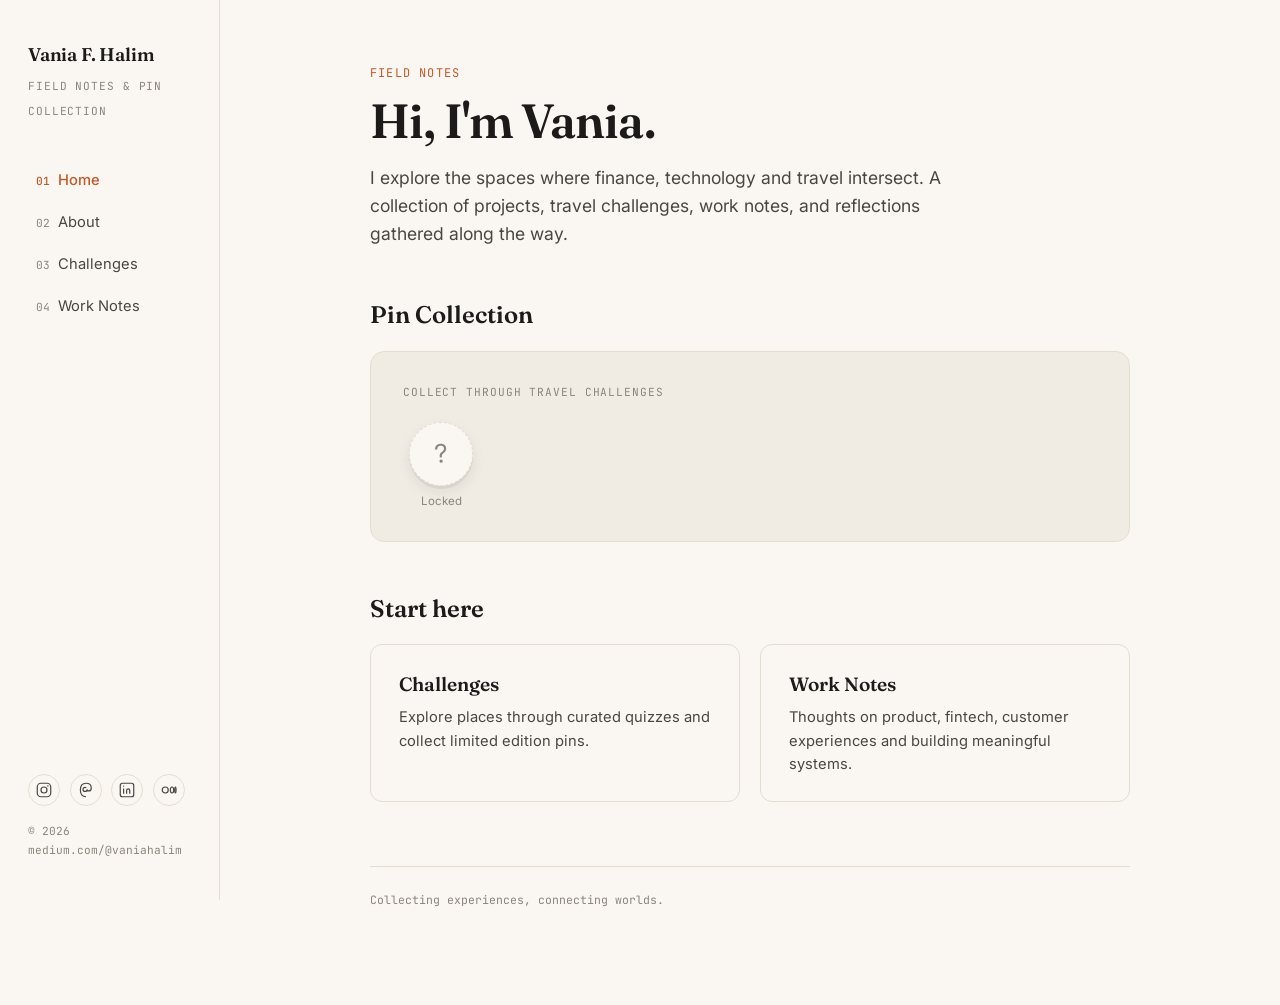
==== index.html @ 7f825bb3 "Add files via upload Initial deploy" ====
<!DOCTYPE html>
<html lang="en">
<head>
<meta charset="UTF-8">
<meta name="viewport" content="width=device-width, initial-scale=1.0">
<title>Vania F. Halim</title>
<link rel="stylesheet" href="css/style.css">
</head>
<body>

<div class="shell" id="navShell">
  <main>
    <div class="page">
      <p class="eyebrow">Field notes</p>
      <h1 class="page-title">Hi, I'm Vania.</h1>
      <p class="lede">
        I explore the spaces where finance, technology and travel intersect.
        A collection of projects, travel challenges, work notes, and reflections gathered along the way.
      </p>

      <h2>Pin Collection</h2>
      <div class="pinboard">
        <p class="pinboard-label">COLLECT THROUGH TRAVEL CHALLENGES</p>
        <div class="pin-row" id="pinStrip"></div>
      </div>

      <h2>Start here</h2>
      <div class="card-grid" style="grid-template-columns: repeat(auto-fit, minmax(220px, 1fr));">
        <a class="card" href="challenges.html">
          <div class="card-title">Challenges</div>
          <p class="card-excerpt">Explore places through curated quizzes and collect limited edition pins.</p>
        </a>
        <a class="card" href="work-notes.html">
          <div class="card-title">Work Notes</div>
          <p class="card-excerpt">Thoughts on product, fintech, customer experiences and building meaningful systems.</p>
        </a>
      </div>

      <div class="footnote">Collecting experiences, connecting worlds.</div>
    </div>
  </main>
</div>

<script src="js/nav.js"></script>
<script src="js/quizzes.js"></script>
<script src="js/quiz-engine.js"></script>
<script>
  document.addEventListener("DOMContentLoaded", () => renderPinStrip("pinStrip"));
</script>
</body>
</html>
---- css/style.css ----
/* ==========================================================================
   Vania F. Halim — personal site
   A field-journal aesthetic: paper, ink, a single clay accent for pins.
   ========================================================================== */

@import url('https://fonts.googleapis.com/css2?family=Fraunces:opsz,wght@9..144,400;9..144,500;9..144,600;9..144,700&family=Inter:wght@400;500;600&family=JetBrains+Mono:wght@400;500&display=swap');

:root {
  --paper: #FAF7F2;
  --paper-dim: #F1ECE3;
  --ink: #1C1B19;
  --ink-soft: #4A4742;
  --meta: #8A857C;
  --clay: #C1592A;
  --clay-dim: #E8D9CE;
  --sage: #7C8A6E;
  --line: #E4DDD0;
  --shadow: rgba(28, 27, 25, 0.08);

  --display: 'Fraunces', serif;
  --body: 'Inter', sans-serif;
  --mono: 'JetBrains Mono', monospace;

  --sidebar-w: 220px;
  --max-w: 760px;
}

* { box-sizing: border-box; }

html {
  scroll-behavior: smooth;
}

@media (prefers-reduced-motion: reduce) {
  html { scroll-behavior: auto; }
  *, *::before, *::after {
    animation-duration: 0.01ms !important;
    animation-iteration-count: 1 !important;
    transition-duration: 0.01ms !important;
  }
}

body {
  margin: 0;
  background: var(--paper);
  color: var(--ink);
  font-family: var(--body);
  font-size: 16px;
  line-height: 1.6;
  -webkit-font-smoothing: antialiased;
}

a {
  color: inherit;
  text-decoration: none;
}

img { max-width: 100%; display: block; }

/* -------------------- Layout shell -------------------- */

.shell {
  display: grid;
  grid-template-columns: var(--sidebar-w) 1fr;
  min-height: 100vh;
}

.sidebar {
  position: sticky;
  top: 0;
  height: 100vh;
  padding: 2.5rem 1.75rem;
  border-right: 1px solid var(--line);
  display: flex;
  flex-direction: column;
  justify-content: space-between;
}

.sidebar-top .mark {
  font-family: var(--display);
  font-weight: 600;
  font-size: 1.15rem;
  letter-spacing: -0.01em;
  display: block;
  margin-bottom: 0.15rem;
}

.sidebar-top .mark-sub {
  font-family: var(--mono);
  font-size: 0.7rem;
  color: var(--meta);
  text-transform: uppercase;
  letter-spacing: 0.08em;
}

.nav-list {
  list-style: none;
  margin: 2.5rem 0 0;
  padding: 0;
}

.nav-list li { margin-bottom: 0.35rem; }

.nav-list a {
  display: flex;
  align-items: baseline;
  gap: 0.5rem;
  padding: 0.4rem 0.5rem;
  border-radius: 6px;
  font-size: 0.92rem;
  color: var(--ink-soft);
  transition: background 0.15s ease, color 0.15s ease;
}

.nav-list a .idx {
  font-family: var(--mono);
  font-size: 0.7rem;
  color: var(--meta);
}

.nav-list a:hover,
.nav-list a:focus-visible {
  background: var(--paper-dim);
  color: var(--ink);
}

.nav-list a.active {
  color: var(--clay);
  font-weight: 500;
}

.nav-list a.active .idx { color: var(--clay); }

.sidebar-bottom {
  font-family: var(--mono);
  font-size: 0.7rem;
  color: var(--meta);
  line-height: 1.7;
}

.sidebar-bottom a:hover { color: var(--clay); }

/* Mobile top bar — hidden by default; only shown inside the mobile breakpoint below */
.topbar {
  display: none !important;
}

.topbar-menu {
  display: none !important;
}

.mobile-social-bar {
  display: none !important;
}

.social-row {
  display: flex;
  gap: 0.6rem;
  margin-bottom: 1rem;
}

.social-icon {
  width: 32px;
  height: 32px;
  border-radius: 50%;
  border: 1px solid var(--line);
  display: flex;
  align-items: center;
  justify-content: center;
  color: var(--ink-soft);
  transition: border-color 0.15s ease, color 0.15s ease, background 0.15s ease;
}

.social-icon:hover {
  border-color: var(--clay);
  color: var(--clay);
  background: var(--paper-dim);
}

.social-row-mobile {
  margin-top: 1.25rem;
  padding-top: 1.25rem;
  border-top: 1px solid var(--line);
}

/* -------------------- Main content -------------------- */

main {
  padding: 4rem 3rem 6rem;
}

.page {
  max-width: var(--max-w);
  margin: 0 auto;
}

.eyebrow {
  font-family: var(--mono);
  font-size: 0.75rem;
  color: var(--clay);
  text-transform: uppercase;
  letter-spacing: 0.1em;
  margin: 0 0 0.75rem;
}

h1.page-title {
  font-family: var(--display);
  font-size: clamp(2.2rem, 4vw, 3rem);
  font-weight: 600;
  line-height: 1.1;
  letter-spacing: -0.02em;
  margin: 0 0 1rem;
}

.lede {
  font-size: 1.1rem;
  color: var(--ink-soft);
  max-width: 56ch;
  margin: 0 0 2.5rem;
}

h2 {
  font-family: var(--display);
  font-size: 1.5rem;
  font-weight: 600;
  margin: 3rem 0 1rem;
}

p { color: var(--ink-soft); }

/* -------------------- Pin board (signature element) -------------------- */

.pinboard {
  background: var(--paper-dim);
  border: 1px solid var(--line);
  border-radius: 14px;
  padding: 2rem;
  margin: 0 0 3rem;
  position: relative;
}

.pinboard-label {
  font-family: var(--mono);
  font-size: 0.7rem;
  color: var(--meta);
  text-transform: uppercase;
  letter-spacing: 0.08em;
  margin: 0 0 1.25rem;
}

.pin-row {
  display: flex;
  flex-wrap: wrap;
  gap: 1.5rem;
}

.pin {
  width: 76px;
  text-align: center;
}

.pin-badge {
  width: 64px;
  height: 64px;
  border-radius: 50%;
  display: flex;
  align-items: center;
  justify-content: center;
  font-size: 1.6rem;
  margin: 0 auto 0.5rem;
  position: relative;
  box-shadow: 0 3px 0 rgba(28,27,25,0.06), 0 6px 14px var(--shadow);
  transform: rotate(var(--tilt, -4deg));
  transition: transform 0.2s ease;
}

.pin:hover .pin-badge {
  transform: rotate(0deg) scale(1.06);
}

a.pin {
  cursor: pointer;
  display: block;
}

a.pin:hover .pin-badge {
  border-color: var(--clay);
  box-shadow: 0 3px 0 rgba(193,89,42,0.15), 0 8px 18px rgba(193,89,42,0.18);
}

a.pin:hover .pin-name {
  color: var(--clay);
}

.pin-badge.earned {
  background: var(--clay);
  color: var(--paper);
}

.pin-badge.locked {
  background: var(--paper);
  border: 1.5px dashed var(--line);
  color: var(--meta);
}

.pin-name {
  font-size: 0.72rem;
  color: var(--ink-soft);
  line-height: 1.3;
}

.pin.locked .pin-name { color: var(--meta); }

/* -------------------- Cards -------------------- */

.card-grid {
  display: grid;
  gap: 1.25rem;
}

.card {
  background: var(--paper);
  border: 1px solid var(--line);
  border-radius: 12px;
  padding: 1.5rem 1.75rem;
  transition: border-color 0.15s ease, transform 0.15s ease;
}

.card:hover {
  border-color: var(--clay);
}

a.card {
  display: block;
}

.card-title {
  font-family: var(--display);
  font-size: 1.2rem;
  font-weight: 600;
  margin: 0 0 0.4rem;
  color: var(--ink);
}

.card-meta {
  font-family: var(--mono);
  font-size: 0.72rem;
  color: var(--meta);
  text-transform: uppercase;
  letter-spacing: 0.06em;
  margin: 0 0 0.6rem;
}

.card-excerpt {
  font-size: 0.92rem;
  color: var(--ink-soft);
  margin: 0;
}

.card-tags {
  display: flex;
  gap: 0.4rem;
  flex-wrap: wrap;
  margin-top: 0.9rem;
}

.tag {
  font-family: var(--mono);
  font-size: 0.65rem;
  color: var(--sage);
  background: rgba(124,138,110,0.12);
  padding: 0.2rem 0.55rem;
  border-radius: 20px;
  text-transform: lowercase;
}

/* -------------------- Buttons -------------------- */

.btn {
  display: inline-flex;
  align-items: center;
  gap: 0.5rem;
  font-family: var(--body);
  font-size: 0.9rem;
  font-weight: 500;
  padding: 0.7rem 1.3rem;
  border-radius: 8px;
  border: 1px solid var(--ink);
  background: var(--ink);
  color: var(--paper);
  cursor: pointer;
  transition: background 0.15s ease, color 0.15s ease, border-color 0.15s ease;
}

.btn:hover { background: var(--clay); border-color: var(--clay); }

.btn.ghost {
  background: transparent;
  color: var(--ink);
}

.btn.ghost:hover { background: var(--paper-dim); color: var(--clay); border-color: var(--clay); }

.btn:disabled {
  opacity: 0.4;
  cursor: not-allowed;
  background: var(--meta);
  border-color: var(--meta);
}

/* -------------------- Quiz -------------------- */

.quiz-card {
  background: var(--paper);
  border: 1px solid var(--line);
  border-radius: 14px;
  padding: 2rem;
}

.quiz-progress {
  font-family: var(--mono);
  font-size: 0.72rem;
  color: var(--meta);
  margin-bottom: 1rem;
}

.quiz-question {
  font-family: var(--display);
  font-size: 1.35rem;
  font-weight: 500;
  margin: 0 0 1.5rem;
  line-height: 1.35;
}

.quiz-options {
  display: grid;
  gap: 0.7rem;
}

.quiz-option {
  text-align: left;
  padding: 0.9rem 1.1rem;
  border-radius: 10px;
  border: 1.5px solid var(--line);
  background: var(--paper);
  font-family: var(--body);
  font-size: 0.95rem;
  color: var(--ink);
  cursor: pointer;
  transition: border-color 0.15s ease, background 0.15s ease;
}

.quiz-option:hover { border-color: var(--clay); background: var(--paper-dim); }

.quiz-option.correct {
  border-color: var(--sage);
  background: rgba(124,138,110,0.14);
}

.quiz-option.incorrect {
  border-color: var(--clay);
  background: rgba(193,89,42,0.1);
}

.quiz-option:disabled { cursor: default; }

.quiz-result {
  text-align: center;
  padding: 1rem 0;
}

.quiz-result .pin-badge {
  width: 96px;
  height: 96px;
  font-size: 2.4rem;
  transform: none;
  animation: pop 0.5s cubic-bezier(0.34, 1.56, 0.64, 1);
}

@keyframes pop {
  0% { transform: scale(0.3) rotate(-15deg); opacity: 0; }
  100% { transform: scale(1) rotate(0); opacity: 1; }
}

.quiz-result h3 {
  font-family: var(--display);
  font-size: 1.4rem;
  margin: 1.25rem 0 0.4rem;
}

/* -------------------- Footer note -------------------- */

.footnote {
  margin-top: 4rem;
  padding-top: 1.5rem;
  border-top: 1px solid var(--line);
  font-family: var(--mono);
  font-size: 0.72rem;
  color: var(--meta);
}

/* -------------------- Loading / empty states -------------------- */

.state-msg {
  font-family: var(--mono);
  font-size: 0.85rem;
  color: var(--meta);
  padding: 1.5rem 0;
}

/* -------------------- Responsive -------------------- */

@media (max-width: 860px) {
  .shell {
    grid-template-columns: 1fr;
  }

  .sidebar {
    display: none;
  }

  .topbar {
    display: flex !important;
    align-items: center;
    justify-content: space-between;
    padding: 1.1rem 1.25rem;
    border-bottom: 1px solid var(--line);
    position: fixed;
    top: 0;
    left: 0;
    right: 0;
    background: var(--paper);
    z-index: 100;
  }

  .shell {
    padding-top: 60px;
  }

  .topbar .mark {
    font-family: var(--display);
    font-weight: 600;
    font-size: 1.05rem;
  }

  .topbar button {
    background: none;
    border: 1px solid var(--line);
    border-radius: 8px;
    padding: 0.4rem 0.6rem;
    font-family: var(--mono);
    font-size: 0.7rem;
  }

  .topbar-menu {
    display: none;
    position: fixed;
    top: 60px;
    left: 0;
    right: 0;
    background: var(--paper);
    border-bottom: 1px solid var(--line);
    padding: 0.5rem 1.25rem 1.25rem;
    box-shadow: 0 8px 20px rgba(28,27,25,0.12);
    max-height: calc(100vh - 60px);
    overflow-y: auto;
  }

  .topbar-menu.open {
    display: block !important;
  }

  .topbar-menu .nav-list { margin-top: 0.5rem; }

  main { padding: 2rem 1.25rem 4rem; }

  .pin-row { gap: 1.1rem; }

  .mobile-social-bar {
    display: flex !important;
    justify-content: center;
    align-items: center;
    position: fixed;
    bottom: 0;
    left: 0;
    right: 0;
    background: var(--paper);
    border-top: 1px solid var(--line);
    padding: 0.75rem 1.25rem;
    z-index: 90;
  }

  .mobile-social-bar .social-row {
    margin-bottom: 0;
  }

  .shell {
    padding-bottom: 70px;
  }
}
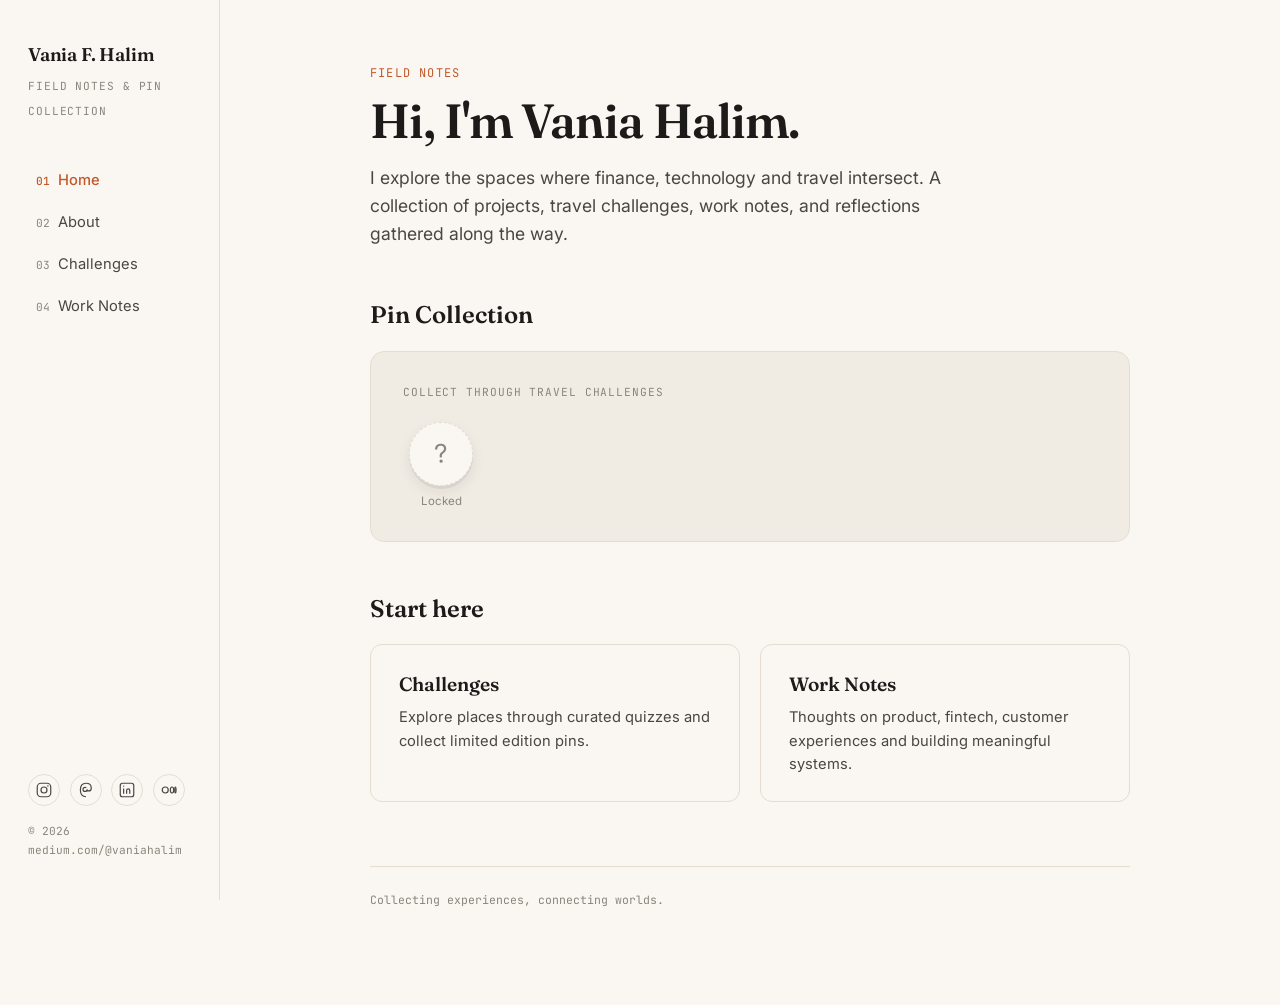
==== commit 6ca630f7: "ganti nama" ====
--- a/index.html
+++ b/index.html
@@ -12,7 +12,7 @@
   <main>
     <div class="page">
       <p class="eyebrow">Field notes</p>
-      <h1 class="page-title">Hi, I'm Vania.</h1>
+      <h1 class="page-title">Hi, I'm Vania Halim.</h1>
       <p class="lede">
         I explore the spaces where finance, technology and travel intersect.
         A collection of projects, travel challenges, work notes, and reflections gathered along the way.
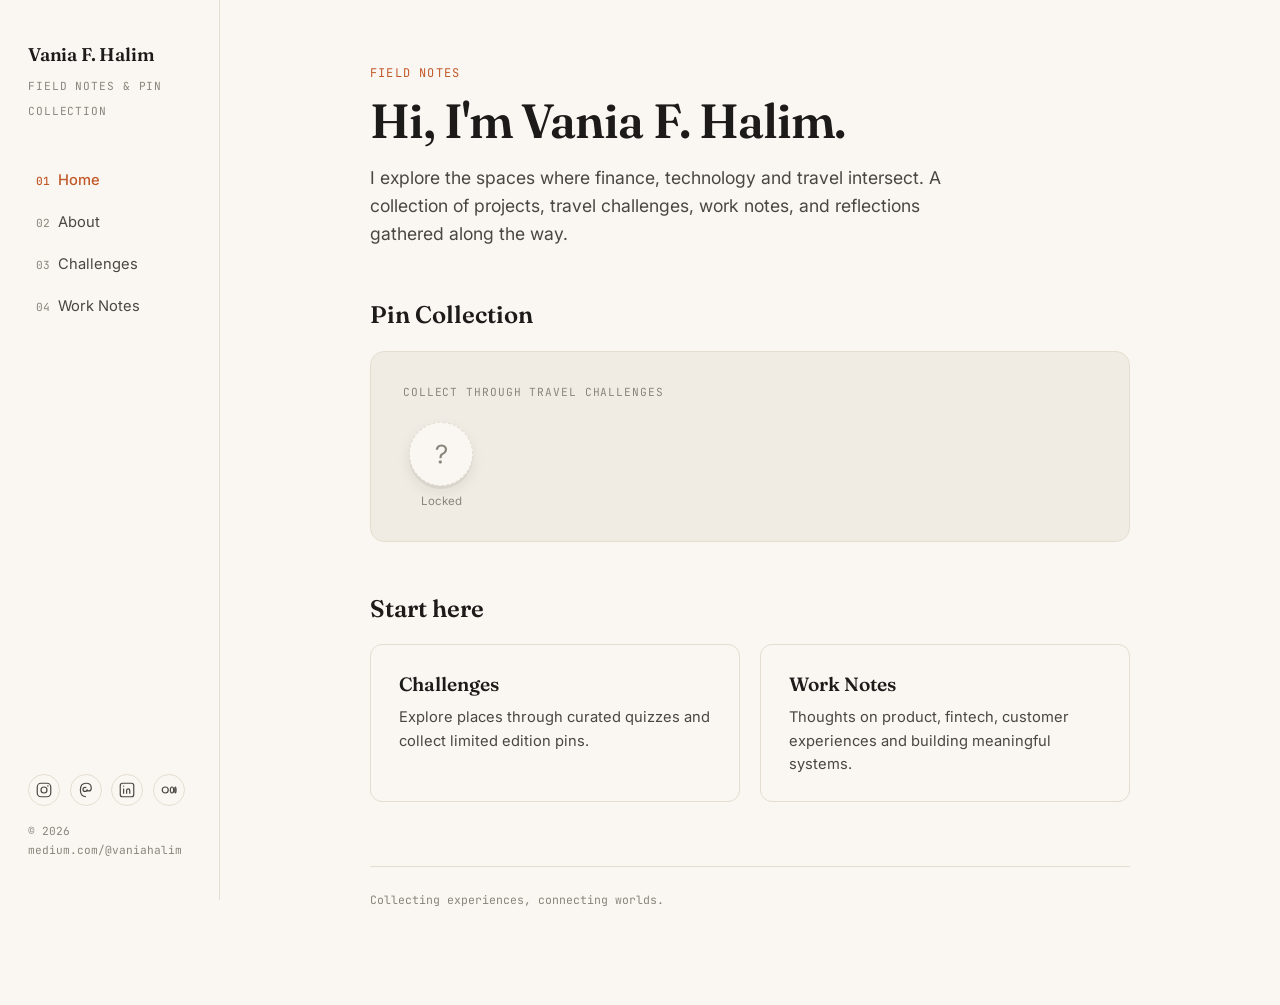
==== commit 6cb86b63: "index.html" ====
--- a/index.html
+++ b/index.html
@@ -12,7 +12,7 @@
   <main>
     <div class="page">
       <p class="eyebrow">Field notes</p>
-      <h1 class="page-title">Hi, I'm Vania Halim.</h1>
+      <h1 class="page-title">Hi, I'm Vania F. Halim.</h1>
       <p class="lede">
         I explore the spaces where finance, technology and travel intersect.
         A collection of projects, travel challenges, work notes, and reflections gathered along the way.
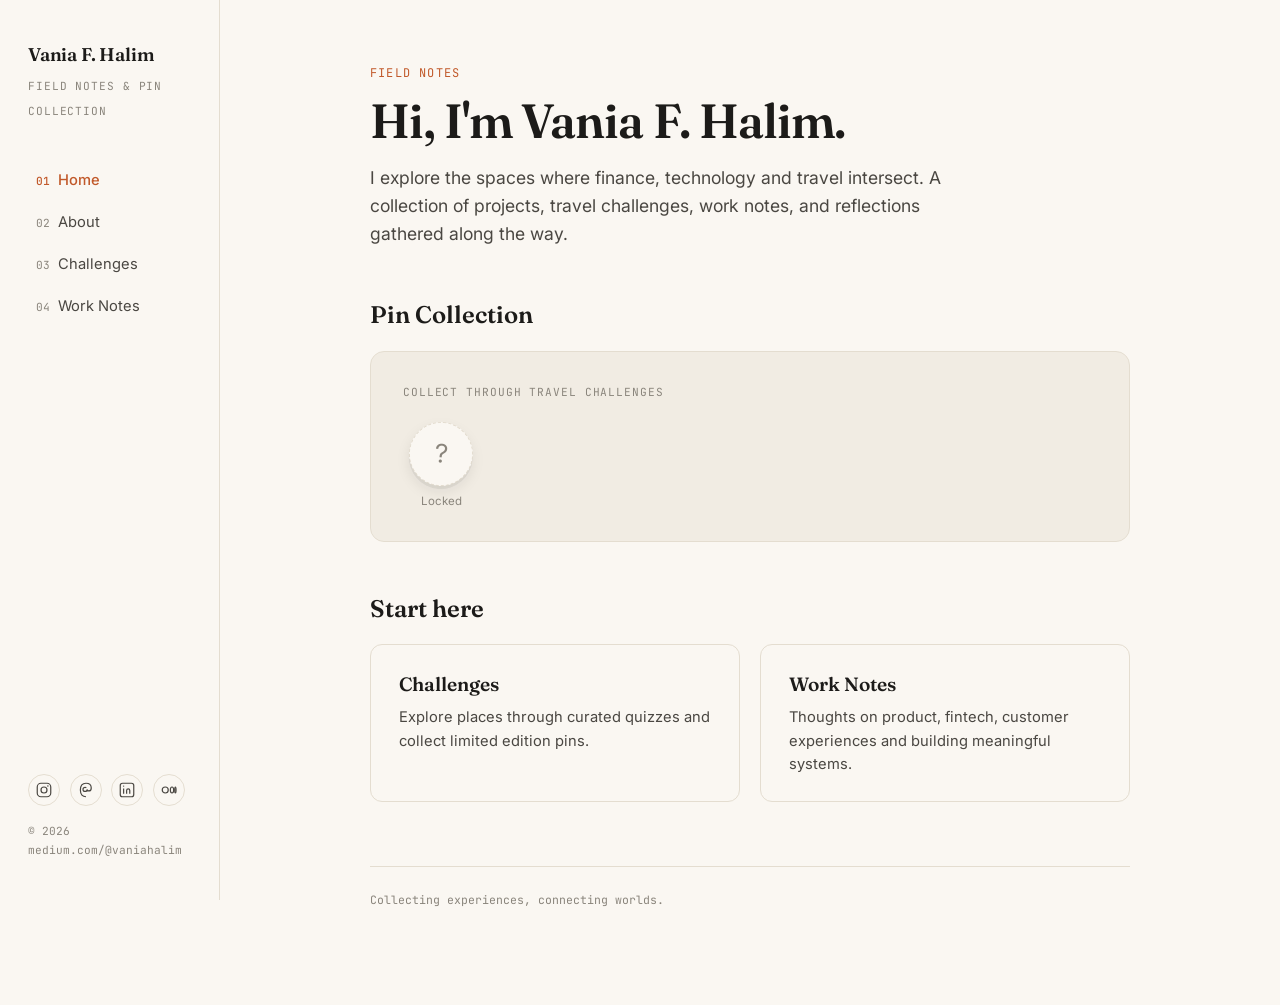
==== commit 5d3297c7: "performance" ====
--- a/index.html
+++ b/index.html
@@ -3,7 +3,21 @@
 <head>
 <meta charset="UTF-8">
 <meta name="viewport" content="width=device-width, initial-scale=1.0">
-<title>Vania F. Halim</title>
+<title>Hi, I'm Vania F. Halim.</title>
+<meta name="title" content="Hi, I'm Vania F. Halim.">
+<meta name="description" content="I explore the spaces where finance, technology and travel intersect. A collection of projects, travel challenges, work notes, and reflections gathered along the way.">
+<link rel="canonical" href="https://vaniahalim96.github.io/">
+<meta property="og:type" content="website">
+<meta property="og:url" content="https://vaniahalim96.github.io/">
+<meta property="og:title" content="Hi, I'm Vania F. Halim.">
+<meta property="og:description" content="I explore the spaces where finance, technology and travel intersect. A collection of projects, travel challenges, work notes, and reflections gathered along the way.">
+<meta name="twitter:card" content="summary">
+<meta name="twitter:title" content="Hi, I'm Vania F. Halim.">
+<meta name="twitter:description" content="I explore the spaces where finance, technology and travel intersect. A collection of projects, travel challenges, work notes, and reflections gathered along the way.">
+<meta name="theme-color" content="#FAF7F2">
+<link rel="preconnect" href="https://fonts.googleapis.com">
+<link rel="preconnect" href="https://fonts.gstatic.com" crossorigin>
+<link rel="stylesheet" href="https://fonts.googleapis.com/css2?family=Fraunces:opsz,wght@9..144,400;9..144,500;9..144,600;9..144,700&family=Inter:wght@400;500;600&family=JetBrains+Mono:wght@400;500&display=swap">
 <link rel="stylesheet" href="css/style.css">
 </head>
 <body>
--- a/css/style.css
+++ b/css/style.css
@@ -2,8 +2,6 @@
    Vania F. Halim — personal site
    A field-journal aesthetic: paper, ink, a single clay accent for pins.
    ========================================================================== */
-
-@import url('https://fonts.googleapis.com/css2?family=Fraunces:opsz,wght@9..144,400;9..144,500;9..144,600;9..144,700&family=Inter:wght@400;500;600&family=JetBrains+Mono:wght@400;500&display=swap');
 
 :root {
   --paper: #FAF7F2;
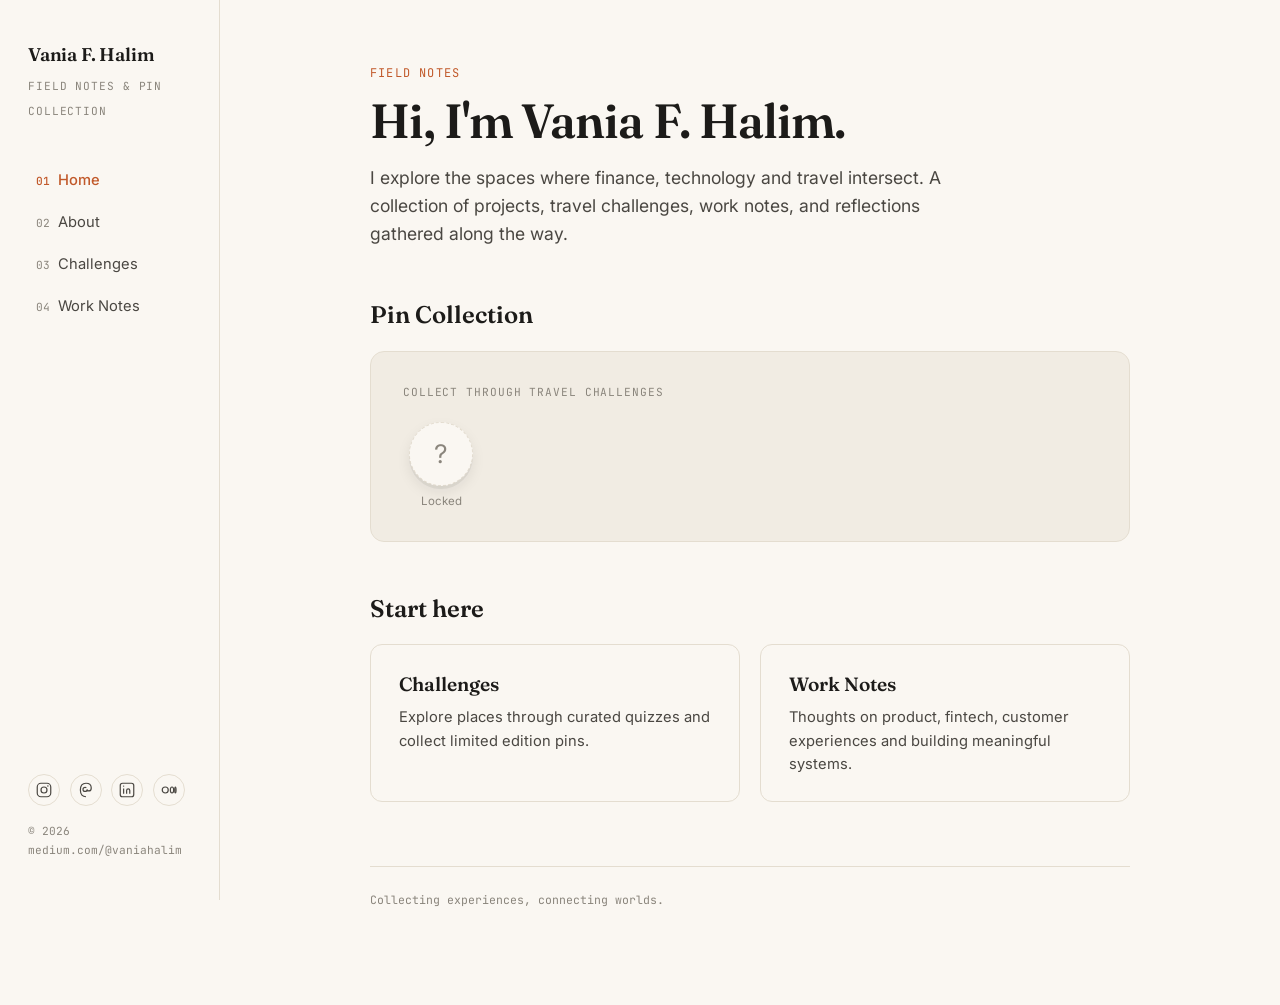
==== commit 4b489141: "adjustment performance Sunday 05/07/2026" ====
--- a/index.html
+++ b/index.html
@@ -4,7 +4,7 @@
 <meta charset="UTF-8">
 <meta name="viewport" content="width=device-width, initial-scale=1.0">
 <title>Hi, I'm Vania F. Halim.</title>
-<meta name="title" content="Hi, I'm Vania F. Halim.">
+<meta name="title" content="Hi, I'm Vania">
 <meta name="description" content="I explore the spaces where finance, technology and travel intersect. A collection of projects, travel challenges, work notes, and reflections gathered along the way.">
 <link rel="canonical" href="https://vaniahalim96.github.io/">
 <meta property="og:type" content="website">
